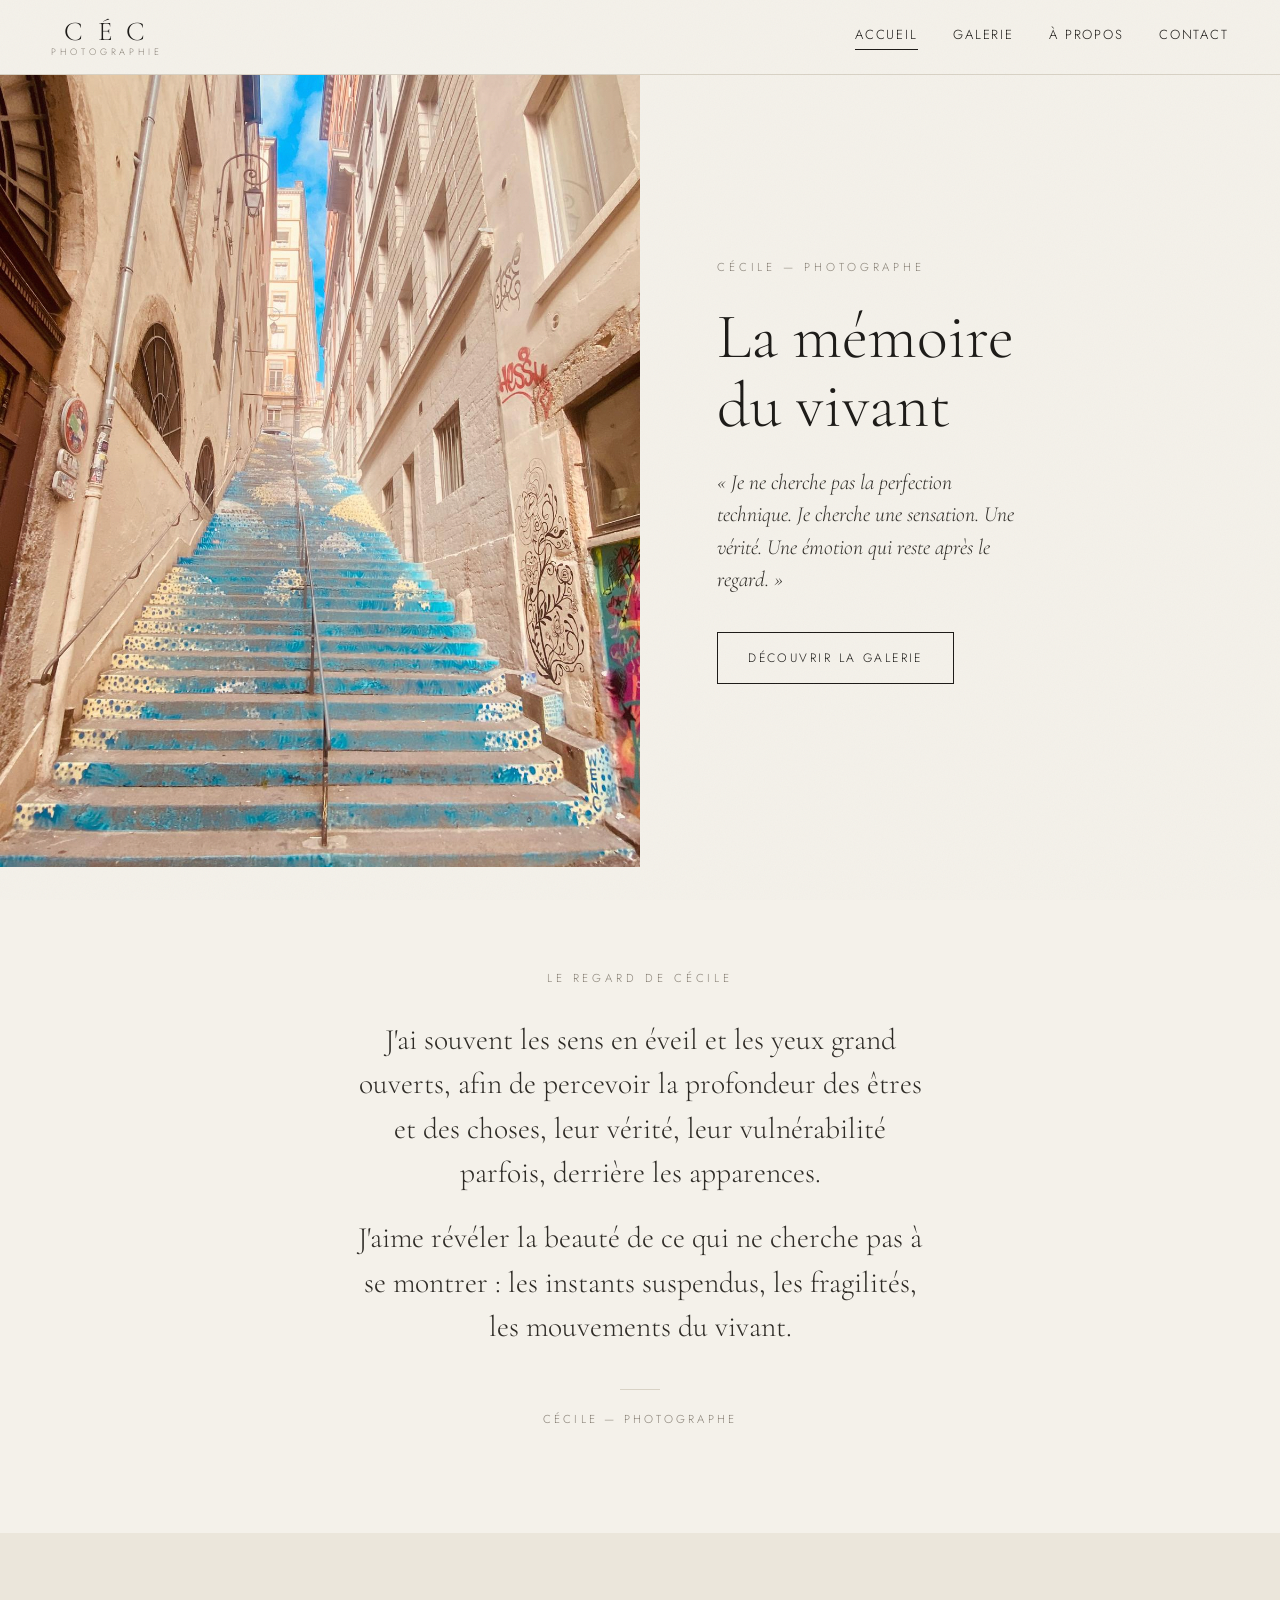
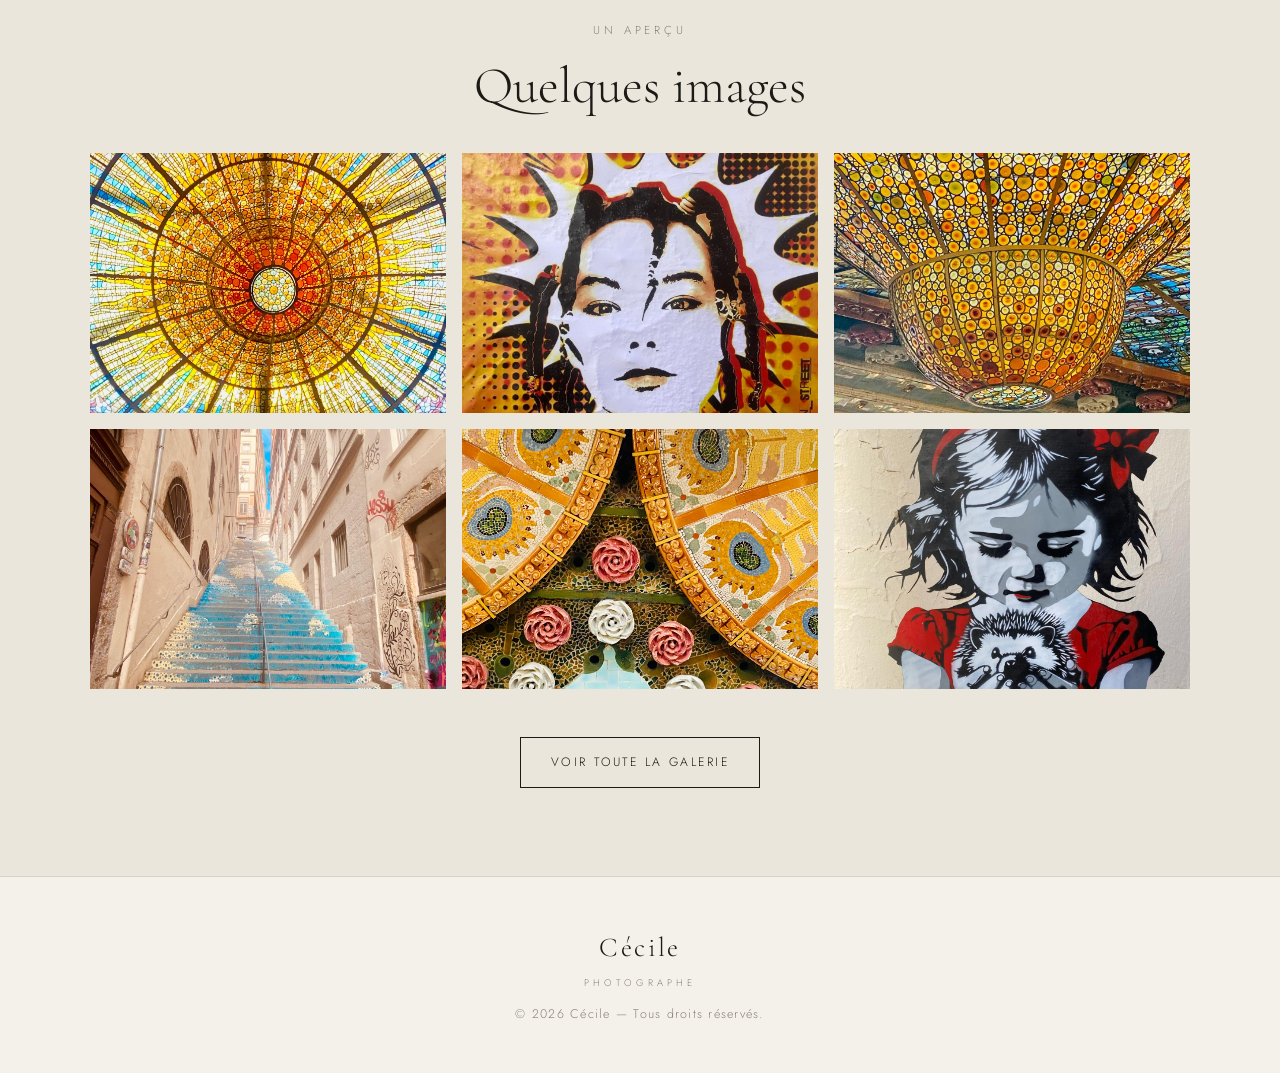
==== index.html @ 0a7814a8 "Galerie en séries, effets visuels (grain, parallaxe, retour en haut, transitions), bio à compléter" ====
<!DOCTYPE html>
<html lang="fr">
<head>
  <meta charset="UTF-8" />
  <meta name="viewport" content="width=device-width, initial-scale=1.0" />
  <title>CÉC Photographie — Cécile</title>
  <meta name="description" content="Portfolio photographique de Cécile — patrimoine Art nouveau, vitraux, art urbain." />
  <link rel="icon" href="assets/logo.png" />
  <link rel="preconnect" href="https://fonts.googleapis.com" />
  <link rel="preconnect" href="https://fonts.gstatic.com" crossorigin />
  <link href="https://fonts.googleapis.com/css2?family=Cormorant+Garamond:ital,wght@0,300;0,400;0,500;1,400&family=Jost:wght@300;400;500&display=swap" rel="stylesheet" />
  <link rel="stylesheet" href="assets/style.css?v=8" />
</head>
<body>

  <header class="site-header" id="top">
    <a class="brand" href="index.html" aria-label="Accueil">
      <span class="brand-mark">C&thinsp;É&thinsp;C</span>
      <span class="brand-sub">Photographie</span>
    </a>
    <nav class="site-nav">
      <a href="index.html" class="is-current">Accueil</a>
      <a href="galerie.html">Galerie</a>
      <a href="apropos.html">À propos</a>
      <a href="contact.html">Contact</a>
    </nav>
    <button class="nav-toggle" aria-label="Menu" aria-expanded="false">
      <span></span><span></span><span></span>
    </button>
  </header>

  <main>
    <section class="hero">
      <div class="hero-img"></div>
      <div class="hero-text">
        <p class="hero-name reveal-load" style="--d:.2s">Cécile — Photographe</p>
        <h1 class="reveal-load" style="--d:.4s">La mémoire<br>du vivant</h1>
        <p class="hero-quote reveal-load" id="hero-quote" style="--d:.6s">« Je ne cherche pas la perfection technique. Je cherche une sensation. Une vérité. Une émotion qui reste après le regard. »</p>
        <a class="btn reveal-load" style="--d:.8s" href="galerie.html">Découvrir la galerie</a>
      </div>
    </section>

    <section class="intro">
      <p class="kicker reveal">Le regard de Cécile</p>
      <p class="intro-text reveal" style="--d:.12s">J'ai souvent les sens en éveil et les yeux grand ouverts, afin de percevoir la profondeur des êtres et des choses, leur vérité, leur vulnérabilité parfois, derrière les apparences.</p>
      <p class="intro-text reveal" style="--d:.24s">J'aime révéler la beauté de ce qui ne cherche pas à se montrer&nbsp;: les instants suspendus, les fragilités, les mouvements du vivant.</p>
      <span class="intro-sign reveal" style="--d:.36s">Cécile — Photographe</span>
    </section>

    <section class="home-preview">
      <p class="kicker reveal">Un aperçu</p>
      <h2 class="reveal">Quelques images</h2>
      <div class="preview-grid reveal">
        <a href="galerie.html"><img src="images/23_verriere_circulaire_lumineuse.jpg" alt="Verrière circulaire" loading="lazy"></a>
        <a href="galerie.html"><img src="images/05_portrait_street_art_femme.jpg" alt="Portrait street art" loading="lazy"></a>
        <a href="galerie.html"><img src="images/28_coupole_verriere_doree.jpg" alt="Coupole dorée" loading="lazy"></a>
        <a href="galerie.html"><img src="images/17_escalier_bleu_lumineux.jpg" alt="Escalier bleu" loading="lazy"></a>
        <a href="galerie.html"><img src="images/30_mosaique_fleurs_roses.jpg" alt="Mosaïque, fleurs roses" loading="lazy"></a>
        <a href="galerie.html"><img src="images/39_street_art_enfant_rouge.jpg" alt="L'enfant en rouge" loading="lazy"></a>
      </div>
      <a class="btn reveal" href="galerie.html">Voir toute la galerie</a>
    </section>
  </main>

  <footer class="site-footer">
    <span class="footer-brand">Cécile</span>
    <span class="footer-sub">Photographe</span>
    <p>© <span id="year"></span> Cécile — Tous droits réservés.</p>
  </footer>

  <script src="assets/script.js?v=8"></script>
</body>
</html>
---- assets/style.css ----
:root {
  --cream: #f4f1ea;
  --cream-deep: #ebe6db;
  --ink: #1c1a17;
  --muted: #8a8378;
  --line: #d8d2c5;
  --white: #fbfaf7;
  --shadow: 0 18px 50px rgba(28, 26, 23, .14);
}

* { box-sizing: border-box; margin: 0; padding: 0; }

html { scroll-behavior: smooth; }

body {
  background: var(--cream);
  color: var(--ink);
  font-family: "Jost", -apple-system, sans-serif;
  font-weight: 300;
  line-height: 1.7;
  -webkit-font-smoothing: antialiased;
  min-height: 100vh;
  display: flex; flex-direction: column;
}
main { flex: 1 0 auto; }
.site-footer { flex-shrink: 0; }

h1, h2 { font-family: "Cormorant Garamond", serif; font-weight: 300; line-height: 1.1; }

img { display: block; max-width: 100%; }

/* ---------- Header ---------- */
.site-header {
  position: sticky; top: 0; z-index: 50;
  display: flex; align-items: center; justify-content: space-between;
  padding: 1.1rem clamp(1.2rem, 4vw, 3.5rem);
  background: rgba(244, 241, 234, .9);
  backdrop-filter: blur(10px);
  border-bottom: 1px solid var(--line);
  transition: padding .3s ease, background .3s ease, box-shadow .3s ease;
}
.site-header.scrolled {
  padding-top: .55rem; padding-bottom: .55rem;
  background: rgba(244, 241, 234, .97);
  box-shadow: 0 2px 22px rgba(28, 26, 23, .07);
}

.brand { text-decoration: none; color: var(--ink); text-align: center; line-height: 1; }
.brand-mark {
  display: block;
  font-family: "Cormorant Garamond", serif;
  font-size: 1.7rem; letter-spacing: .18em;
}
.brand-mark.small { font-size: 1.35rem; }
.brand-sub {
  display: block;
  font-size: .58rem; letter-spacing: .42em;
  text-transform: uppercase; color: var(--muted);
  margin-top: .15rem;
}

.site-nav { display: flex; gap: 2.2rem; }
.site-nav a {
  text-decoration: none; color: var(--ink);
  font-size: .82rem; letter-spacing: .14em; text-transform: uppercase;
  padding-bottom: 3px; position: relative;
}
.site-nav a::after {
  content: ""; position: absolute; left: 0; bottom: 0;
  width: 0; height: 1px; background: var(--ink); transition: width .3s ease;
}
.site-nav a:hover::after { width: 100%; }
.site-nav a.is-current::after { width: 100%; }

.nav-toggle { display: none; background: none; border: 0; cursor: pointer; width: 28px; height: 22px; }
.nav-toggle span { display: block; height: 1.5px; background: var(--ink); margin: 5px 0; transition: .3s; }

/* ---------- Hero ---------- */
.hero {
  display: grid; grid-template-columns: 1fr 1fr;
  min-height: 88vh;
}
.hero-img {
  background: url("../images/17_escalier_bleu_lumineux.jpg") center/cover no-repeat;
}
.hero-text {
  display: flex; flex-direction: column; justify-content: center;
  padding: clamp(2.2rem, 6vw, 6rem);
  background: var(--cream);
}
.hero-name {
  font-size: .72rem; letter-spacing: .34em; text-transform: uppercase;
  color: var(--muted); margin-bottom: 1.6rem;
}
.hero-text h1 {
  font-size: clamp(2.6rem, 5vw, 4.4rem); line-height: 1.07;
  margin-bottom: 1.6rem;
}
.hero-quote {
  font-family: "Cormorant Garamond", serif; font-style: italic;
  font-size: 1.35rem; line-height: 1.5;
  color: #2e2b26; max-width: 34ch; margin-bottom: 2.3rem;
  min-height: 6em;
  transition: opacity 1.1s ease, transform 1.1s cubic-bezier(.2,.7,.2,1), filter 1.1s ease;
}
.hero-quote.fade { opacity: 0; transform: translateY(14px); filter: blur(4px); }
.kicker {
  font-size: .72rem; letter-spacing: .34em; text-transform: uppercase;
  color: var(--muted); margin-bottom: 1.1rem;
}

.btn {
  align-self: flex-start;
  display: inline-block; text-decoration: none;
  color: var(--ink); border: 1px solid var(--ink);
  padding: .9rem 1.9rem;
  font-size: .76rem; letter-spacing: .2em; text-transform: uppercase;
  transition: background .3s, color .3s;
}
.btn:hover { background: var(--ink); color: var(--cream); }

/* ---------- Intro ---------- */
.intro {
  text-align: center;
  max-width: 660px; margin: 0 auto;
  padding: clamp(3.5rem, 8vw, 6.5rem) clamp(1.5rem, 5vw, 3rem);
}
.intro .kicker { margin-bottom: 1.8rem; }
.intro-text {
  font-family: "Cormorant Garamond", serif;
  font-size: clamp(1.35rem, 2.6vw, 1.85rem);
  line-height: 1.5; color: #2e2b26;
  margin-bottom: 1.3rem;
}
.intro-sign {
  display: inline-block; margin-top: 1.2rem;
  font-size: .72rem; letter-spacing: .28em; text-transform: uppercase;
  color: var(--muted);
}
.intro-sign::before {
  content: ""; display: block; width: 40px; height: 1px;
  background: var(--line); margin: 0 auto 1.2rem;
}

/* ---------- Sections ---------- */
.section { padding: clamp(3.5rem, 9vw, 7rem) clamp(1.2rem, 5vw, 4rem); max-width: 1320px; margin: 0 auto; }
.section-head { text-align: center; margin-bottom: 2.6rem; }
.section-head h2 { font-size: clamp(2.4rem, 5vw, 3.6rem); }

/* ---------- Filters ---------- */
.filters { display: flex; justify-content: center; flex-wrap: wrap; gap: .6rem; margin-bottom: 3rem; }
.filter {
  background: none; border: 1px solid var(--line); cursor: pointer;
  color: var(--muted);
  padding: .6rem 1.3rem;
  font-family: inherit; font-size: .74rem; letter-spacing: .14em; text-transform: uppercase;
  transition: .25s;
}
.filter:hover { color: var(--ink); border-color: var(--ink); }
.filter.is-active { background: var(--ink); color: var(--cream); border-color: var(--ink); }

/* ---------- Gallery ---------- */
.gallery { columns: 3; column-gap: 1.1rem; }
.gallery-item {
  break-inside: avoid; margin-bottom: 1.1rem;
  position: relative; cursor: pointer; overflow: hidden;
  background: var(--cream-deep);
}
.gallery-item img {
  width: 100%;
  filter: grayscale(100%) blur(14px);
  transition: transform .7s cubic-bezier(.2,.7,.2,1), filter .9s ease;
}
.gallery-item.loaded img { filter: grayscale(100%) blur(0); }
.gallery-item.loaded:hover img { filter: grayscale(0%) blur(0); transform: scale(1.05); }
.gallery-item .cap {
  position: absolute; left: 0; right: 0; bottom: 0;
  padding: 1.4rem 1rem .9rem;
  color: var(--white);
  font-size: .8rem; letter-spacing: .1em;
  background: linear-gradient(to top, rgba(20,18,15,.78), transparent);
  opacity: 0; transform: translateY(8px); transition: .35s;
}
.gallery-item:hover .cap { opacity: 1; transform: translateY(0); }

/* ---------- About ---------- */
.section-about { background: var(--cream-deep); max-width: none; }
.about {
  max-width: 1100px; margin: 0 auto;
  display: grid; grid-template-columns: .85fr 1.15fr; gap: clamp(2rem, 6vw, 5rem);
  align-items: center;
}
.about-photo img { width: 100%; box-shadow: var(--shadow); filter: grayscale(100%); }
.about-caption {
  display: block; text-align: center; margin-top: .9rem;
  font-size: .7rem; letter-spacing: .24em; text-transform: uppercase;
  color: var(--muted);
}
.about-text h2 { font-size: clamp(2.4rem, 5vw, 3.4rem); margin-bottom: 1.3rem; }
.about-text p { margin-bottom: 1.1rem; color: #4a463f; max-width: 50ch; }
.about-quote {
  font-family: "Cormorant Garamond", serif;
  font-style: italic; font-size: 1.5rem; line-height: 1.4;
  color: var(--ink); border-left: 2px solid var(--ink);
  padding-left: 1.2rem; margin-bottom: 1.6rem; max-width: 46ch;
}
.about-note { font-size: .78rem; font-style: italic; color: var(--muted); }

/* ---------- Contact ---------- */
.section-contact { text-align: center; }
.contact-line { font-size: 1.1rem; color: #4a463f; margin-bottom: 1.8rem; }
.contact-links { display: flex; justify-content: center; gap: 2.5rem; flex-wrap: wrap; margin-bottom: 1.4rem; }
.contact-links a {
  font-family: "Cormorant Garamond", serif; font-size: 1.7rem;
  color: var(--ink); text-decoration: none; border-bottom: 1px solid var(--line);
  padding-bottom: 3px; transition: border-color .3s;
}
.contact-links a:hover { border-color: var(--ink); }

/* ---------- Footer ---------- */
.site-footer {
  text-align: center; padding: 3rem 1.5rem;
  border-top: 1px solid var(--line);
}
.footer-brand {
  display: block;
  font-family: "Cormorant Garamond", serif;
  font-size: 1.7rem; letter-spacing: .1em;
}
.footer-sub {
  display: block;
  font-size: .6rem; letter-spacing: .42em; text-transform: uppercase;
  color: var(--muted); margin-top: .2rem; margin-bottom: .8rem;
}
.site-footer p { font-size: .78rem; letter-spacing: .1em; color: var(--muted); }

/* ---------- Lightbox ---------- */
.lightbox {
  position: fixed; inset: 0; z-index: 100;
  background: rgba(18, 16, 13, .96);
  display: none; align-items: center; justify-content: center;
}
.lightbox.open { display: flex; }
.lb-stage { max-width: 90vw; max-height: 90vh; text-align: center; }
.lb-stage img { max-width: 90vw; max-height: 70vh; margin: 0 auto; box-shadow: var(--shadow); }
.lb-stage figcaption {
  display: flex; flex-direction: column; align-items: center; gap: .55rem;
  margin-top: 1.1rem;
}
#lb-caption {
  color: #f4f1ea;
  font-size: .82rem; letter-spacing: .22em; text-transform: uppercase;
}
.lb-texte {
  font-family: "Cormorant Garamond", serif;
  font-style: italic; font-size: 1.35rem; line-height: 1.45;
  color: #e7e1d4; max-width: 34ch; text-transform: none; letter-spacing: .01em;
}
.lb-close, .lb-nav {
  position: absolute; background: none; border: 0; cursor: pointer;
  color: #f4f1ea; transition: opacity .2s; opacity: .65;
}
.lb-close:hover, .lb-nav:hover { opacity: 1; }
.lb-close { top: 1.5rem; right: 2rem; font-size: 2.6rem; line-height: 1; }
.lb-nav { top: 50%; transform: translateY(-50%); font-size: 3.5rem; padding: 0 1.5rem; }
.lb-prev { left: .5rem; }
.lb-next { right: .5rem; }

/* ---------- Animations ---------- */
.reveal { opacity: 0; transform: translateY(28px); transition: opacity .9s ease, transform .9s cubic-bezier(.2,.7,.2,1); transition-delay: var(--d, 0s); }
.reveal.is-visible { opacity: 1; transform: none; }

@keyframes riseIn { from { opacity: 0; transform: translateY(26px); } to { opacity: 1; transform: none; } }
.reveal-load { opacity: 0; animation: riseIn 1s cubic-bezier(.2,.7,.2,1) forwards; animation-delay: var(--d, 0s); }

.gallery-item { opacity: 0; transform: translateY(24px); }
.gallery-item.in { opacity: 1; transform: none; transition: opacity .7s ease, transform .7s cubic-bezier(.2,.7,.2,1); }

.scroll-cue {
  position: absolute; left: 50%; bottom: 26px; transform: translateX(-50%);
  width: 1px; height: 54px; background: var(--ink); opacity: .4;
  transform-origin: top;
  animation: cue 2.2s ease-in-out infinite;
}
@keyframes cue { 0%,100% { transform: translateX(-50%) scaleY(.35); opacity: .15; } 50% { transform: translateX(-50%) scaleY(1); opacity: .5; } }

@media (prefers-reduced-motion: reduce) {
  .reveal, .reveal-load, .gallery-item { opacity: 1 !important; transform: none !important; animation: none !important; }
  .scroll-cue, .hero-img { animation: none; }
}

/* ---------- Lightbox counter ---------- */
.lb-counter { font-size: .72rem; letter-spacing: .25em; color: var(--muted); }

/* ---------- Contact form ---------- */
.contact-form { max-width: 480px; margin: 0 auto 2.2rem; text-align: left; }
.field { position: relative; margin-bottom: 1.5rem; }
.field input, .field textarea {
  width: 100%; background: var(--white); border: 1px solid var(--line);
  padding: 1.15rem 1rem .55rem;
  font-family: inherit; font-size: .95rem; color: var(--ink);
  resize: vertical; transition: border-color .25s;
}
.field input:focus, .field textarea:focus { outline: none; border-color: var(--ink); }
.field label {
  position: absolute; left: 1rem; top: .95rem;
  color: var(--muted); font-size: .95rem; pointer-events: none;
  transition: .2s ease;
}
.field input:focus + label, .field textarea:focus + label,
.field input:not(:placeholder-shown) + label,
.field textarea:not(:placeholder-shown) + label {
  top: .3rem; font-size: .66rem; letter-spacing: .12em; text-transform: uppercase;
}
.contact-form .btn { width: 100%; text-align: center; cursor: pointer; }
.form-status { margin-top: 1rem; font-size: .85rem; text-align: center; min-height: 1.2em; }
.form-status.ok { color: #4a7c4a; }
.form-status.err { color: #b05050; }

/* ---------- À propos : photo qui suit le scroll + texte rythmé ---------- */
.about { align-items: start; }
.about-photo { position: sticky; top: 96px; }
.about-text p { margin-bottom: 1.45rem; }
.about-text p:first-of-type::first-letter {
  font-family: "Cormorant Garamond", serif; font-weight: 400;
  font-size: 3.6em; line-height: .76; float: left;
  margin: .06em .12em 0 0; color: var(--ink);
}

/* ---------- Bandeau d'introduction de page ---------- */
.page-intro-text {
  max-width: 48ch; margin: 1.3rem auto 0;
  font-family: "Cormorant Garamond", serif; font-style: italic;
  font-size: 1.3rem; line-height: 1.5; color: #4a463f;
}

/* ---------- Bandeau de la page Contact ---------- */
.contact-banner {
  position: relative; height: 40vh; min-height: 260px;
  display: flex; align-items: center; justify-content: center;
  overflow: hidden;
}
.contact-banner .cb-img {
  position: absolute; inset: -16% 0;
  background: url("../images/17_escalier_bleu_lumineux.jpg") center 42%/cover;
  will-change: transform;
}
.contact-banner .cb-veil {
  position: absolute; inset: 0;
  background: linear-gradient(rgba(10,12,22,.38), rgba(10,12,22,.52));
}
.contact-banner h1 {
  position: relative; z-index: 2; color: var(--cream);
  font-size: clamp(2.6rem, 5vw, 4rem);
  text-shadow: 0 2px 26px rgba(8,10,20,.5);
}

/* ---------- Aperçu de la galerie sur l'accueil ---------- */
.home-preview {
  text-align: center; background: var(--cream-deep);
  padding: clamp(3rem, 7vw, 5.5rem) clamp(1.2rem, 5vw, 4rem);
}
.home-preview h2 { font-size: clamp(2.2rem, 4.5vw, 3.2rem); margin-top: .3rem; }
.home-preview .btn { margin-top: .6rem; }
.preview-grid {
  display: grid; grid-template-columns: repeat(3, 1fr); gap: 1rem;
  max-width: 1100px; margin: 2.4rem auto;
}
.preview-grid a { display: block; overflow: hidden; background: var(--cream); }
.preview-grid img {
  width: 100%; height: 260px; object-fit: cover;
  transition: transform .7s cubic-bezier(.2,.7,.2,1);
}
.preview-grid a:hover img { transform: scale(1.06); }

/* ---------- Grain argentique ---------- */
body::before {
  content: ""; position: fixed; inset: 0; z-index: 9999;
  pointer-events: none; opacity: .035;
  background-image: url("data:image/svg+xml,%3Csvg xmlns='http://www.w3.org/2000/svg'%3E%3Cfilter id='n'%3E%3CfeTurbulence type='fractalNoise' baseFrequency='0.82' numOctaves='2' stitchTiles='stitch'/%3E%3C/filter%3E%3Crect width='100%25' height='100%25' filter='url(%23n)'/%3E%3C/svg%3E");
}

/* ---------- Transition entre les pages ---------- */
@keyframes pageIn { from { opacity: 0; } to { opacity: 1; } }
body { animation: pageIn .55s ease; }
body.is-leaving { opacity: 0; transition: opacity .32s ease; }

/* ---------- Bouton retour en haut ---------- */
.to-top {
  position: fixed; right: 1.6rem; bottom: 1.6rem; z-index: 60;
  width: 46px; height: 46px; border-radius: 50%;
  border: 1px solid var(--line); background: rgba(244, 241, 234, .92);
  color: var(--ink); font-size: 1.1rem; cursor: pointer;
  opacity: 0; pointer-events: none; transform: translateY(10px);
  transition: opacity .35s ease, transform .35s ease, background .25s, color .25s;
  backdrop-filter: blur(6px);
}
.to-top.show { opacity: 1; pointer-events: auto; transform: none; }
.to-top:hover { background: var(--ink); color: var(--cream); }

/* ---------- Cartes de séries (page Galerie) ---------- */
.series-grid {
  display: grid; grid-template-columns: repeat(2, 1fr); gap: 1.4rem;
  max-width: 1100px; margin: 2.8rem auto 0;
}
.serie-card {
  position: relative; display: block; text-decoration: none;
  overflow: hidden; aspect-ratio: 3 / 2; background: var(--cream-deep);
}
.serie-card .serie-img {
  position: absolute; inset: 0;
  background-size: cover; background-position: center;
  transition: transform .9s cubic-bezier(.2,.7,.2,1);
}
.serie-card:hover .serie-img { transform: scale(1.05); }
.serie-card.is-soon .serie-img { filter: grayscale(65%) brightness(.92); }
.serie-veil {
  position: absolute; inset: 0;
  background: linear-gradient(to top, rgba(15,13,10,.72), rgba(15,13,10,.08) 62%);
}
.serie-label {
  position: absolute; left: 0; right: 0; bottom: 0; z-index: 2;
  padding: 1.7rem; text-align: center; color: var(--cream);
}
.serie-label h3 {
  font-family: "Cormorant Garamond", serif; font-weight: 300;
  font-size: clamp(1.6rem, 3vw, 2.4rem); line-height: 1.1;
}
.serie-count {
  display: block; margin-top: .35rem;
  font-size: .7rem; letter-spacing: .2em; text-transform: uppercase;
  color: rgba(244, 241, 234, .82);
}
.soon-badge {
  display: inline-block; margin-top: .55rem;
  padding: .32rem .95rem; border: 1px solid rgba(244, 241, 234, .65);
  font-size: .64rem; letter-spacing: .22em; text-transform: uppercase;
}

.back-link {
  color: inherit; text-decoration: none;
  border-bottom: 1px solid var(--line); transition: border-color .25s;
}
.back-link:hover { border-color: var(--ink); }

/* ---------- Bloc bio (proposition) ---------- */
.bio-draft {
  margin-top: 2.2rem; padding: 1.6rem 1.8rem;
  border: 1px dashed var(--line); background: rgba(255, 255, 255, .4);
}
.bio-note {
  font-size: .78rem !important; font-style: italic;
  color: var(--muted); margin-bottom: 1.2rem !important;
}
.bio-draft h3 {
  font-family: "Cormorant Garamond", serif; font-weight: 400;
  font-size: 1.7rem; margin-bottom: .8rem;
}
.bio-draft a { color: var(--ink); }

/* ---------- Page « Bientôt » ---------- */
.soon-page {
  text-align: center; max-width: 620px; margin: 0 auto;
  padding: clamp(4rem, 12vw, 9rem) clamp(1.5rem, 5vw, 3rem);
}
.soon-page h1 { font-size: clamp(2.4rem, 6vw, 4rem); margin: .8rem 0 1.2rem; }
.soon-line {
  font-family: "Cormorant Garamond", serif; font-style: italic;
  font-size: 1.35rem; line-height: 1.5; color: #4a463f; margin-bottom: 2.4rem;
}

@media (prefers-reduced-motion: reduce) {
  body { animation: none; }
  .cb-img { transform: none !important; }
}

/* ---------- Responsive ---------- */
@media (max-width: 1000px) {
  .gallery { columns: 2; }
  .hero { grid-template-columns: 1fr; }
  .hero-img { min-height: 46vh; }
  .hero-text { text-align: center; align-items: center; }
  .hero-quote { margin-left: auto; margin-right: auto; }
  .hero-text .btn { align-self: center; }
  .about { grid-template-columns: 1fr; }
  .about-photo { max-width: 360px; margin: 0 auto; position: static; }
  .preview-grid { grid-template-columns: repeat(2, 1fr); }
  .preview-grid img { height: 200px; }
}
@media (max-width: 680px) {
  .gallery { columns: 1; }
  .preview-grid { grid-template-columns: 1fr; }
  .preview-grid img { height: 240px; }
  .series-grid { grid-template-columns: 1fr; }
  .site-nav {
    position: absolute; top: 100%; left: 0; right: 0;
    flex-direction: column; gap: 0;
    background: var(--cream); border-bottom: 1px solid var(--line);
    max-height: 0; overflow: hidden; transition: max-height .35s ease;
  }
  .site-nav.open { max-height: 320px; }
  .site-nav a { padding: 1rem clamp(1.2rem, 4vw, 3.5rem); border-top: 1px solid var(--line); }
  .nav-toggle { display: block; }
  .site-header { justify-content: center; }
  .nav-toggle { position: absolute; right: clamp(1.2rem, 4vw, 3.5rem); }
}
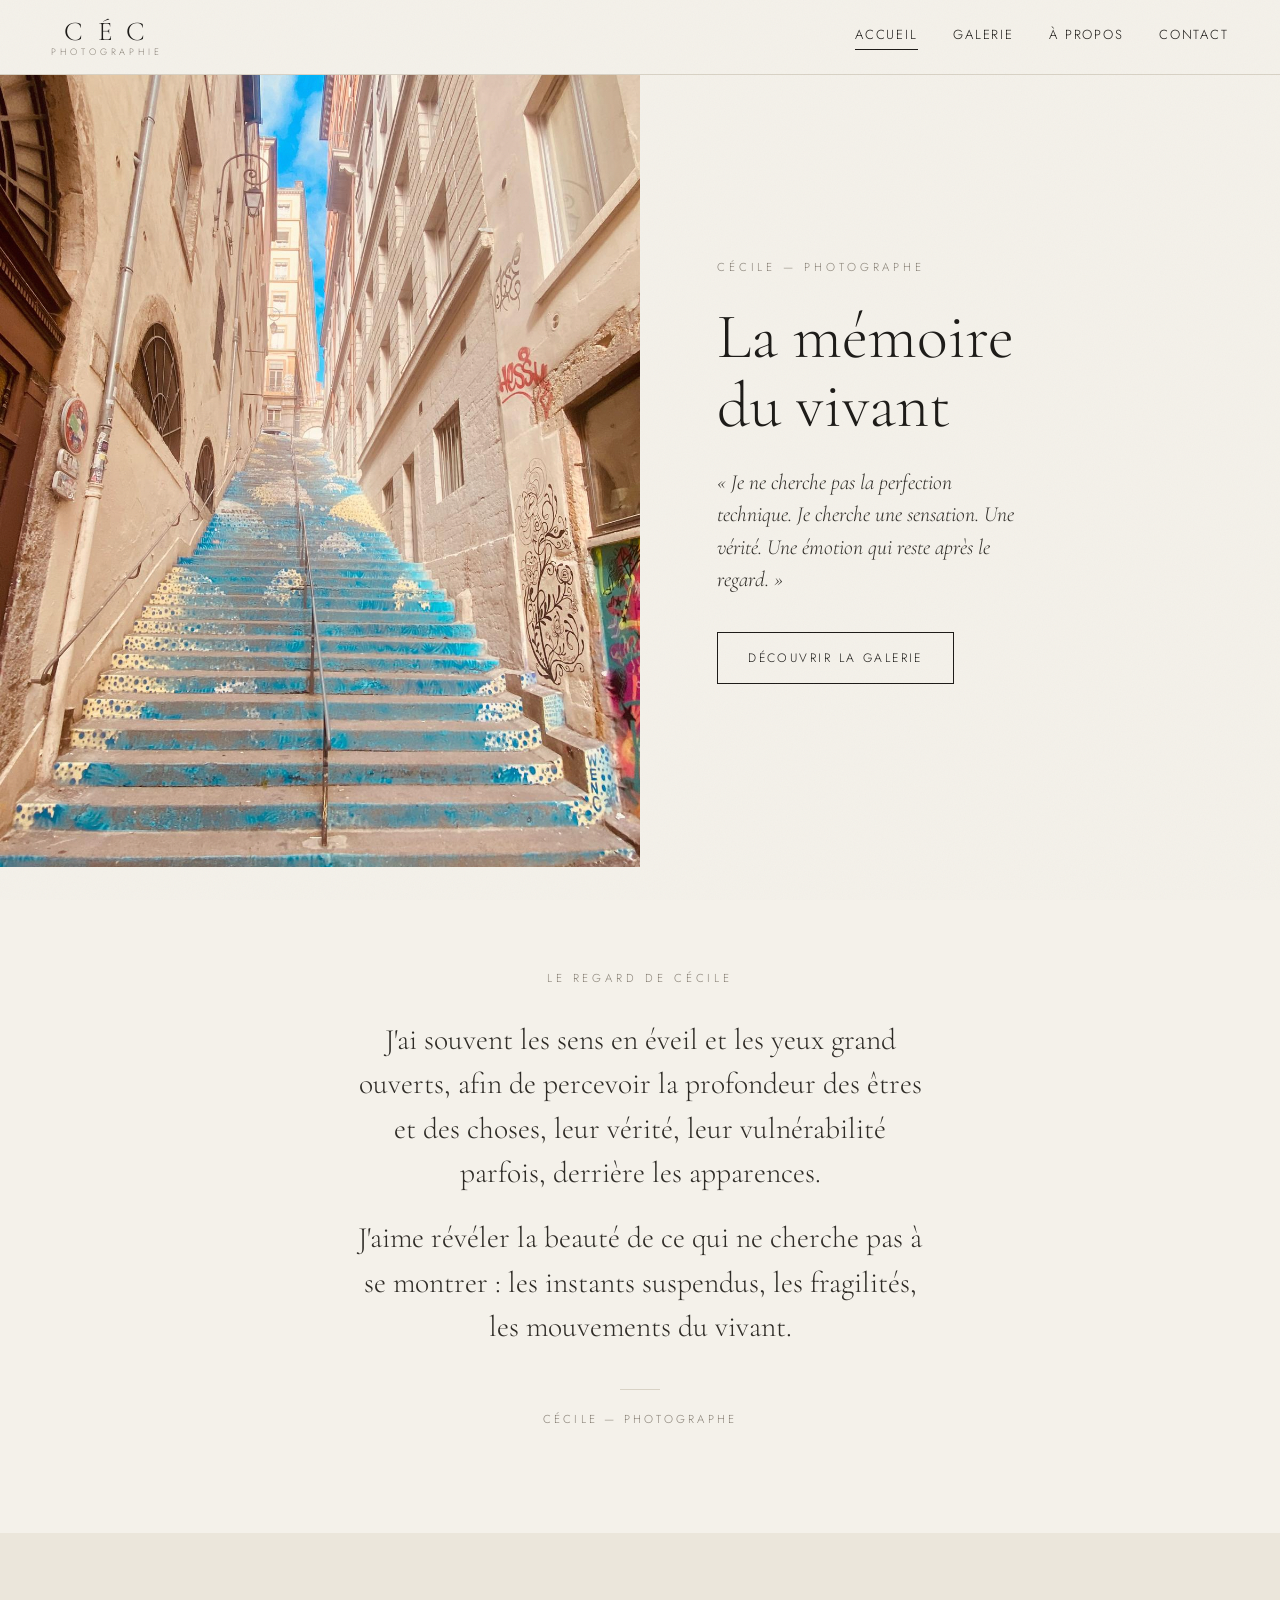
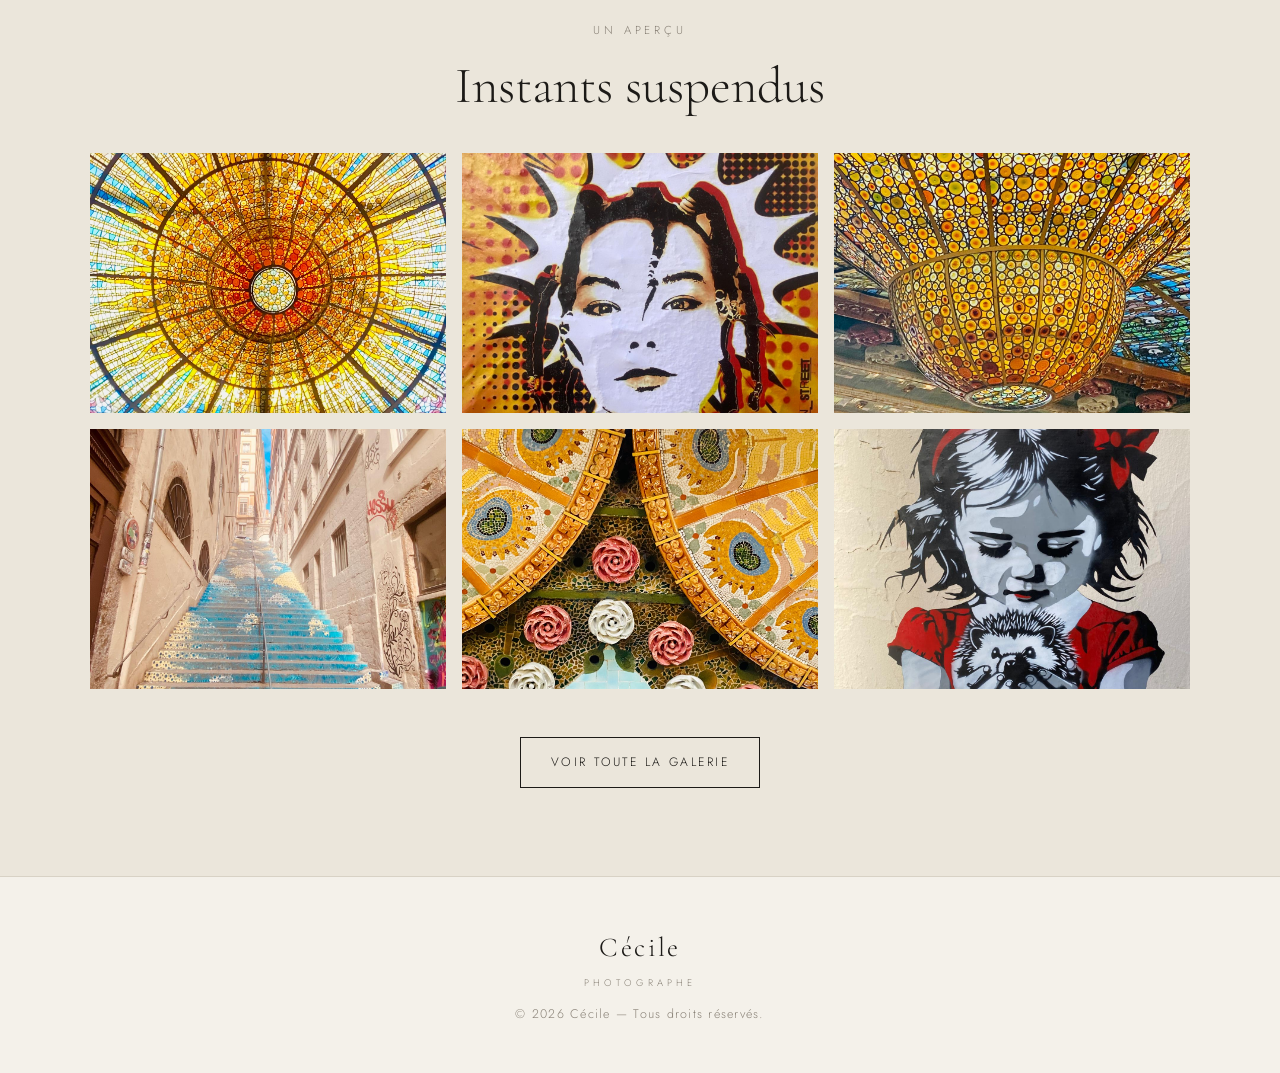
==== commit 3992bd5c: "Icône d'application CÉC (raccourci écran d'accueil) + titre 'Instants suspendus'" ====
--- a/index.html
+++ b/index.html
@@ -5,11 +5,15 @@
   <meta name="viewport" content="width=device-width, initial-scale=1.0" />
   <title>CÉC Photographie — Cécile</title>
   <meta name="description" content="Portfolio photographique de Cécile — patrimoine Art nouveau, vitraux, art urbain." />
-  <link rel="icon" href="assets/logo.png" />
+  <link rel="icon" href="assets/icon-512.png" />
+  <link rel="apple-touch-icon" href="assets/icon-180.png" />
+  <link rel="manifest" href="manifest.json" />
+  <meta name="theme-color" content="#f4f1ea" />
+  <meta name="apple-mobile-web-app-title" content="CÉC" />
   <link rel="preconnect" href="https://fonts.googleapis.com" />
   <link rel="preconnect" href="https://fonts.gstatic.com" crossorigin />
   <link href="https://fonts.googleapis.com/css2?family=Cormorant+Garamond:ital,wght@0,300;0,400;0,500;1,400&family=Jost:wght@300;400;500&display=swap" rel="stylesheet" />
-  <link rel="stylesheet" href="assets/style.css?v=8" />
+  <link rel="stylesheet" href="assets/style.css?v=10" />
 </head>
 <body>
 
@@ -49,7 +53,7 @@
 
     <section class="home-preview">
       <p class="kicker reveal">Un aperçu</p>
-      <h2 class="reveal">Quelques images</h2>
+      <h2 class="reveal">Instants suspendus</h2>
       <div class="preview-grid reveal">
         <a href="galerie.html"><img src="images/23_verriere_circulaire_lumineuse.jpg" alt="Verrière circulaire" loading="lazy"></a>
         <a href="galerie.html"><img src="images/05_portrait_street_art_femme.jpg" alt="Portrait street art" loading="lazy"></a>
@@ -68,6 +72,6 @@
     <p>© <span id="year"></span> Cécile — Tous droits réservés.</p>
   </footer>
 
-  <script src="assets/script.js?v=8"></script>
+  <script src="assets/script.js?v=10"></script>
 </body>
 </html>
--- a/assets/style.css
+++ b/assets/style.css
@@ -101,9 +101,9 @@
   font-size: 1.35rem; line-height: 1.5;
   color: #2e2b26; max-width: 34ch; margin-bottom: 2.3rem;
   min-height: 6em;
-  transition: opacity 1.1s ease, transform 1.1s cubic-bezier(.2,.7,.2,1), filter 1.1s ease;
-}
-.hero-quote.fade { opacity: 0; transform: translateY(14px); filter: blur(4px); }
+  transition: opacity 1.1s ease, transform 1.1s cubic-bezier(.2,.7,.2,1);
+}
+.hero-quote.fade { opacity: 0; transform: translateY(14px); }
 .kicker {
   font-size: .72rem; letter-spacing: .34em; text-transform: uppercase;
   color: var(--muted); margin-bottom: 1.1rem;
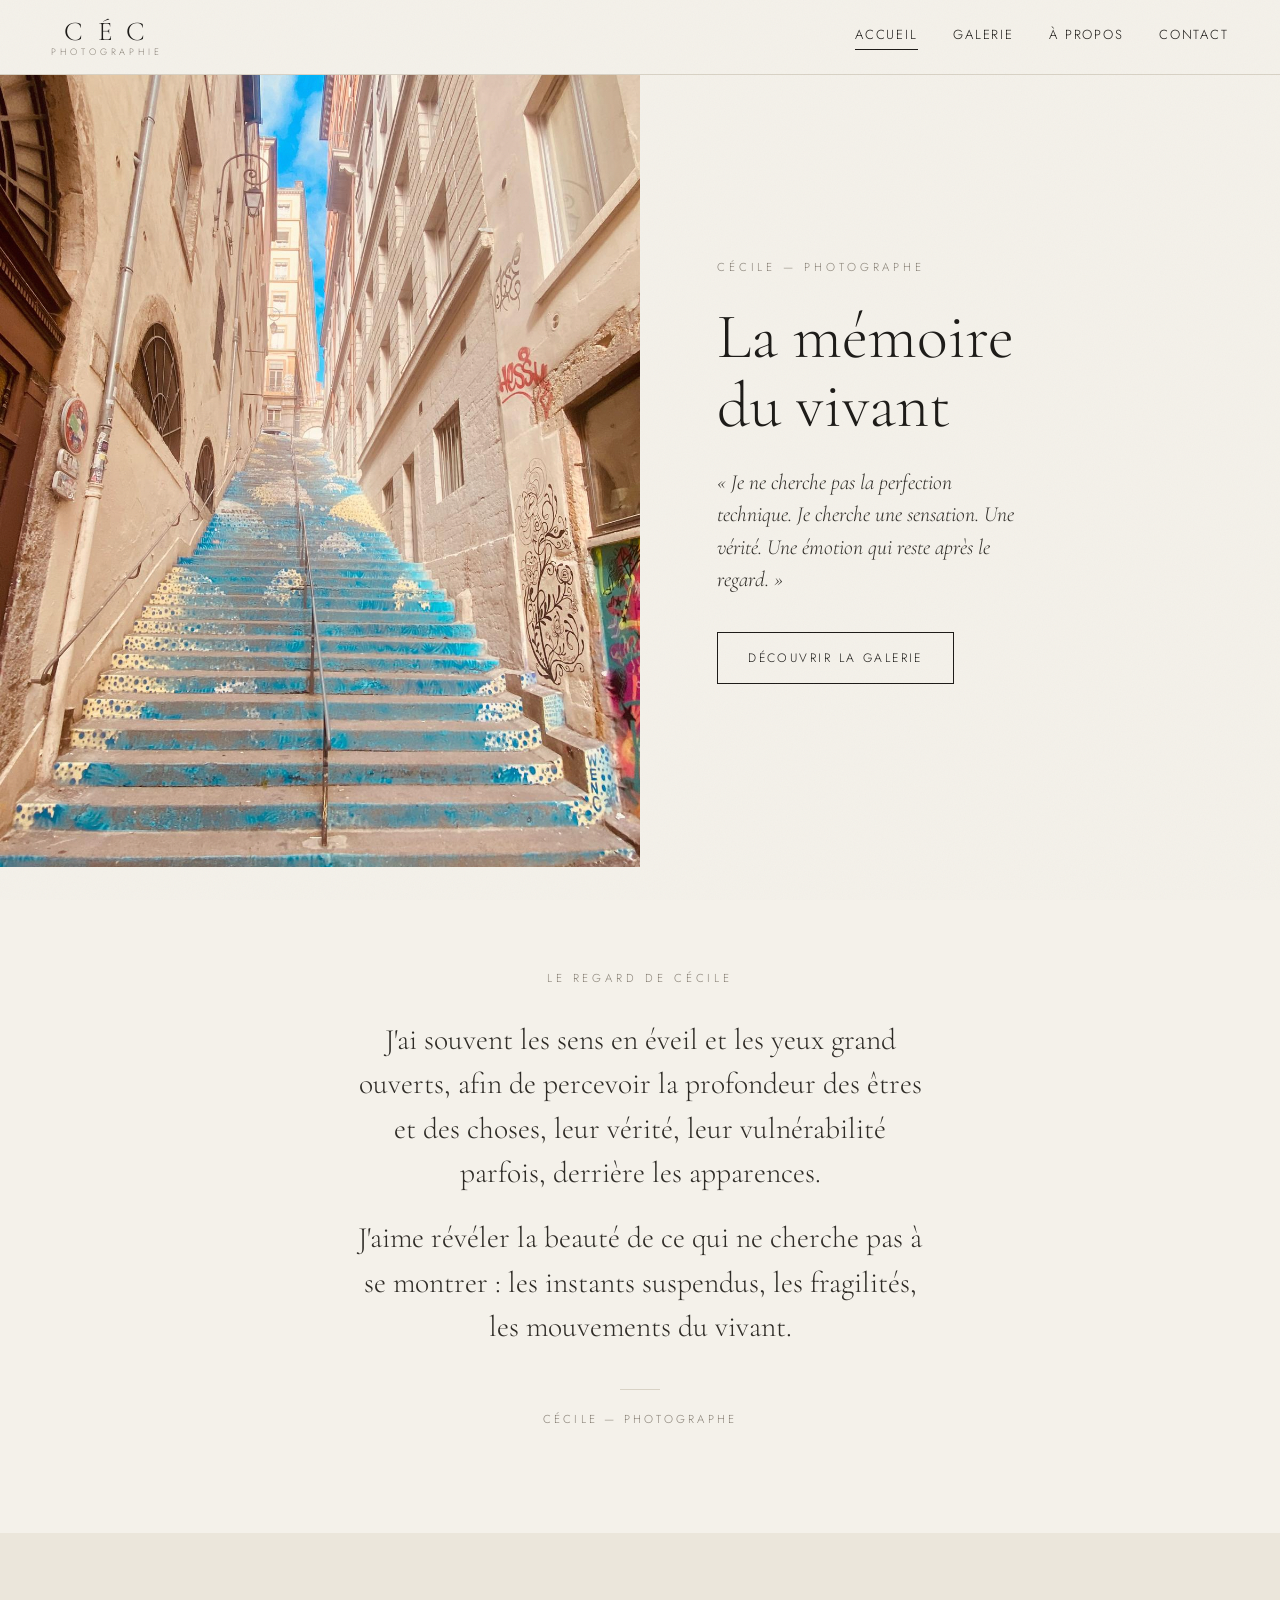
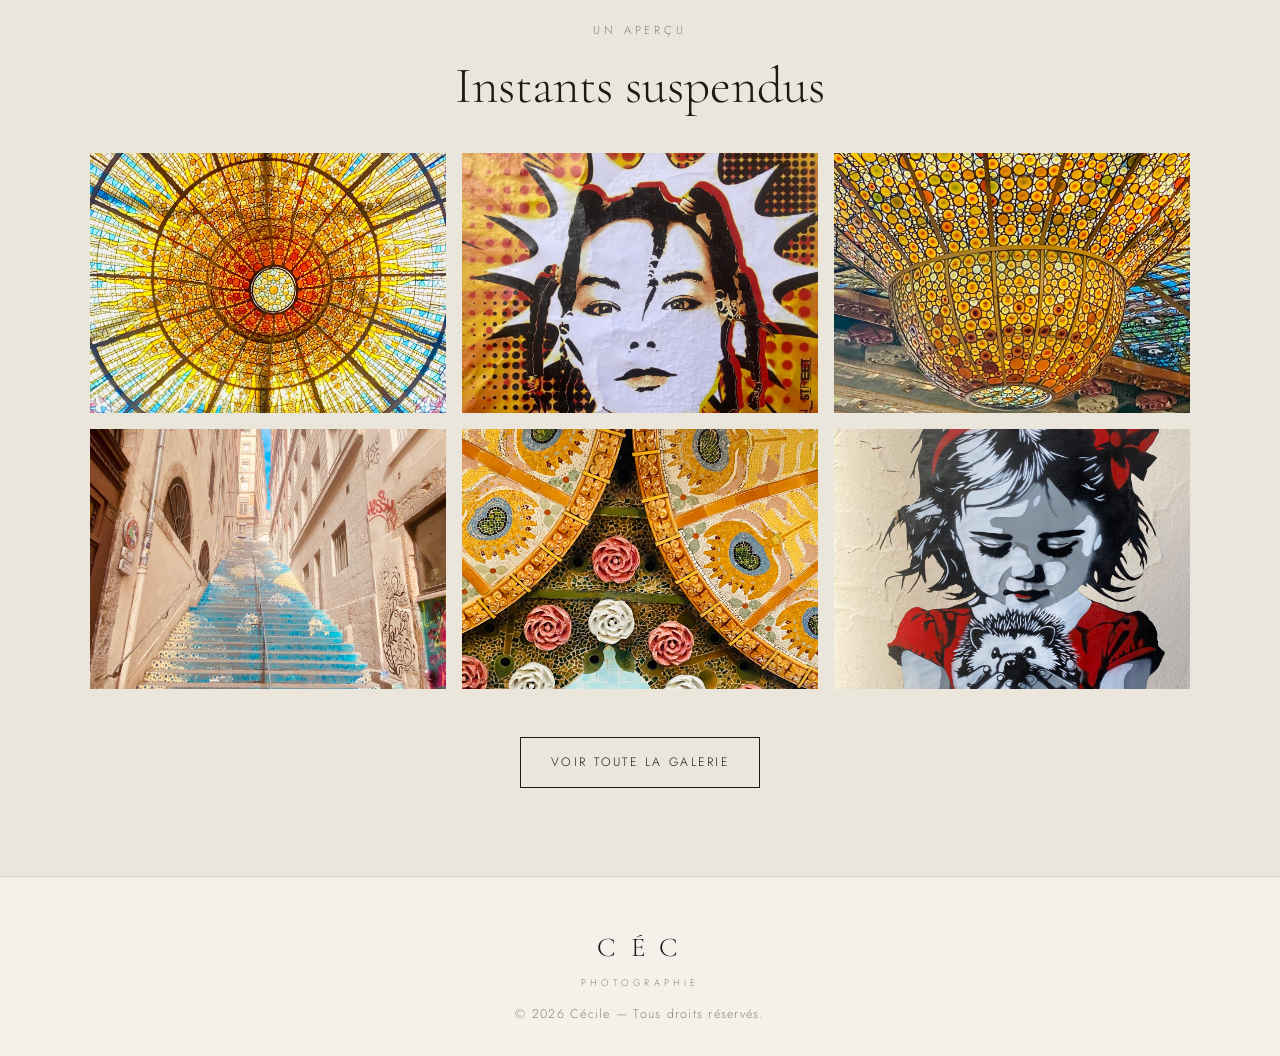
==== commit 2d58a4ac: "Pied de page : CÉC Photographie (cohérence avec le logo)" ====
--- a/index.html
+++ b/index.html
@@ -13,7 +13,7 @@
   <link rel="preconnect" href="https://fonts.googleapis.com" />
   <link rel="preconnect" href="https://fonts.gstatic.com" crossorigin />
   <link href="https://fonts.googleapis.com/css2?family=Cormorant+Garamond:ital,wght@0,300;0,400;0,500;1,400&family=Jost:wght@300;400;500&display=swap" rel="stylesheet" />
-  <link rel="stylesheet" href="assets/style.css?v=10" />
+  <link rel="stylesheet" href="assets/style.css?v=11" />
 </head>
 <body>
 
@@ -67,11 +67,11 @@
   </main>
 
   <footer class="site-footer">
-    <span class="footer-brand">Cécile</span>
-    <span class="footer-sub">Photographe</span>
+    <span class="footer-brand">C&thinsp;É&thinsp;C</span>
+    <span class="footer-sub">Photographie</span>
     <p>© <span id="year"></span> Cécile — Tous droits réservés.</p>
   </footer>
 
-  <script src="assets/script.js?v=10"></script>
+  <script src="assets/script.js?v=11"></script>
 </body>
 </html>
--- a/assets/style.css
+++ b/assets/style.css
@@ -225,7 +225,7 @@
 .footer-brand {
   display: block;
   font-family: "Cormorant Garamond", serif;
-  font-size: 1.7rem; letter-spacing: .1em;
+  font-size: 1.7rem; letter-spacing: .18em;
 }
 .footer-sub {
   display: block;
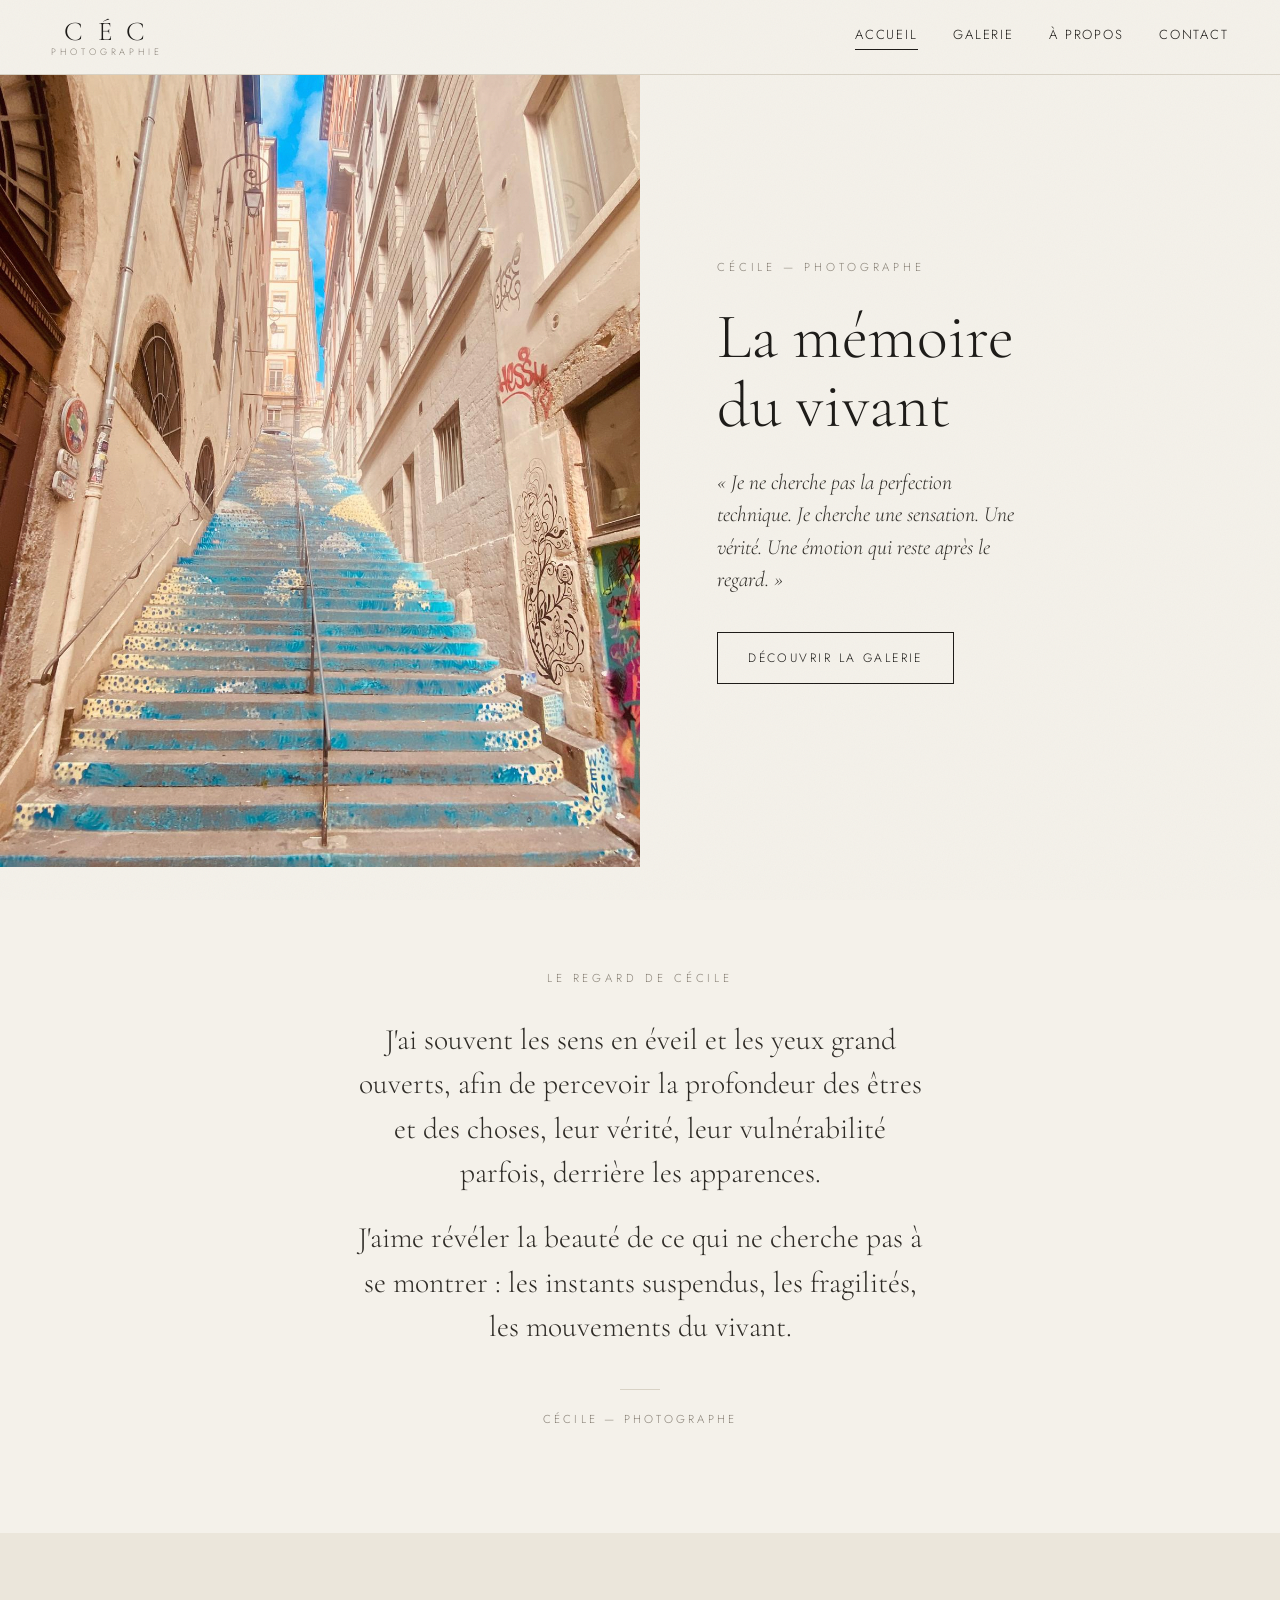
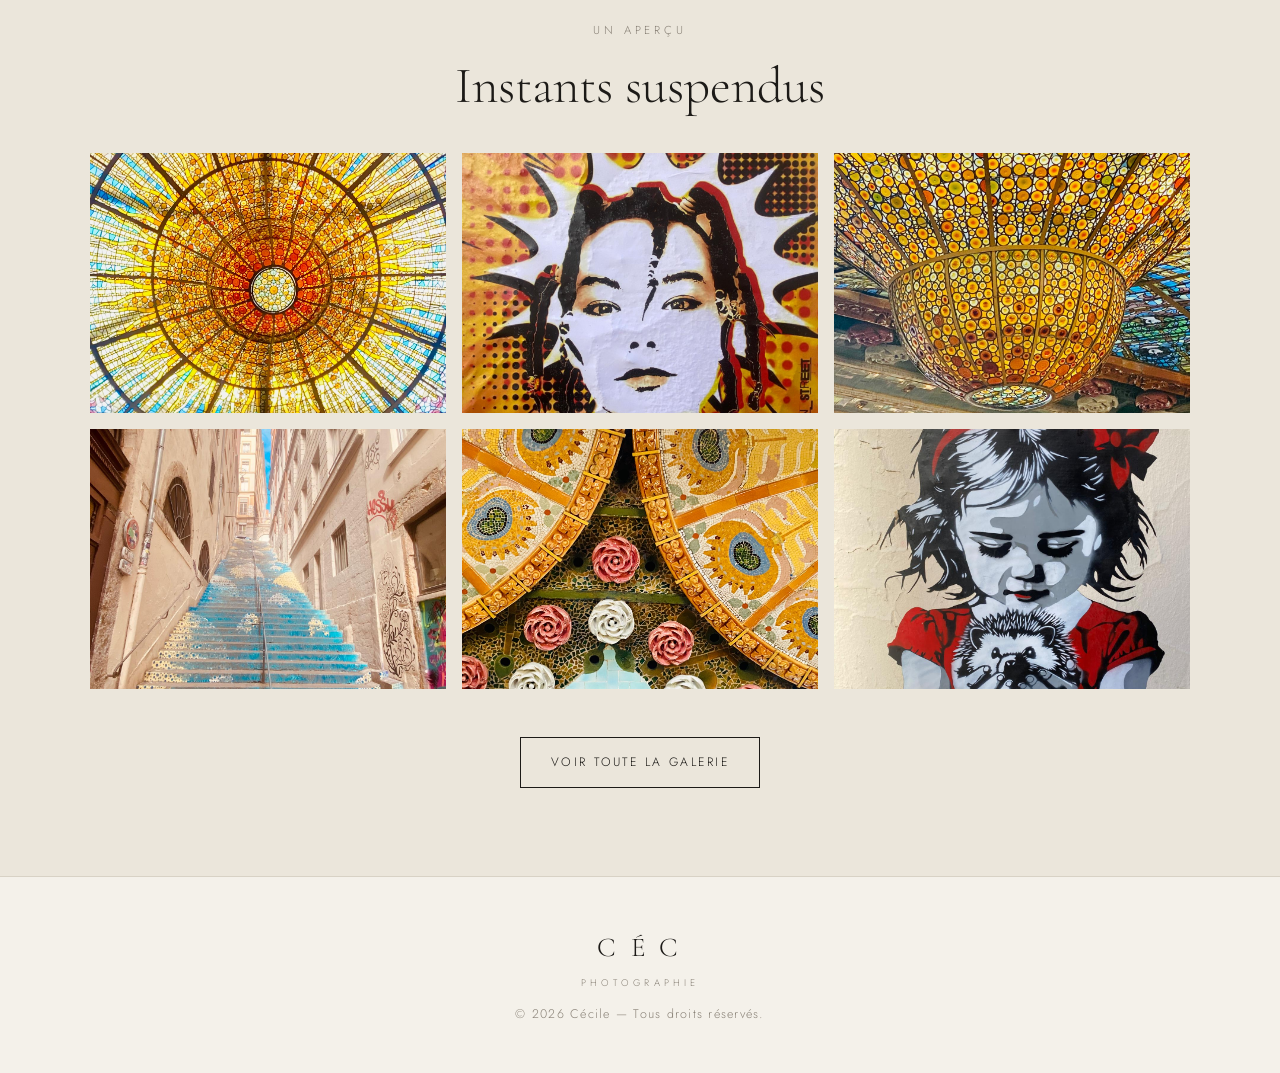
==== commit 7cc3d8a4: "Ajout de 25 photos distinctes écartées à tort (street art de Lyon, musées de Paris)" ====
--- a/index.html
+++ b/index.html
@@ -13,7 +13,7 @@
   <link rel="preconnect" href="https://fonts.googleapis.com" />
   <link rel="preconnect" href="https://fonts.gstatic.com" crossorigin />
   <link href="https://fonts.googleapis.com/css2?family=Cormorant+Garamond:ital,wght@0,300;0,400;0,500;1,400&family=Jost:wght@300;400;500&display=swap" rel="stylesheet" />
-  <link rel="stylesheet" href="assets/style.css?v=11" />
+  <link rel="stylesheet" href="assets/style.css?v=14" />
 </head>
 <body>
 
@@ -72,6 +72,6 @@
     <p>© <span id="year"></span> Cécile — Tous droits réservés.</p>
   </footer>
 
-  <script src="assets/script.js?v=11"></script>
+  <script src="assets/script.js?v=14"></script>
 </body>
 </html>
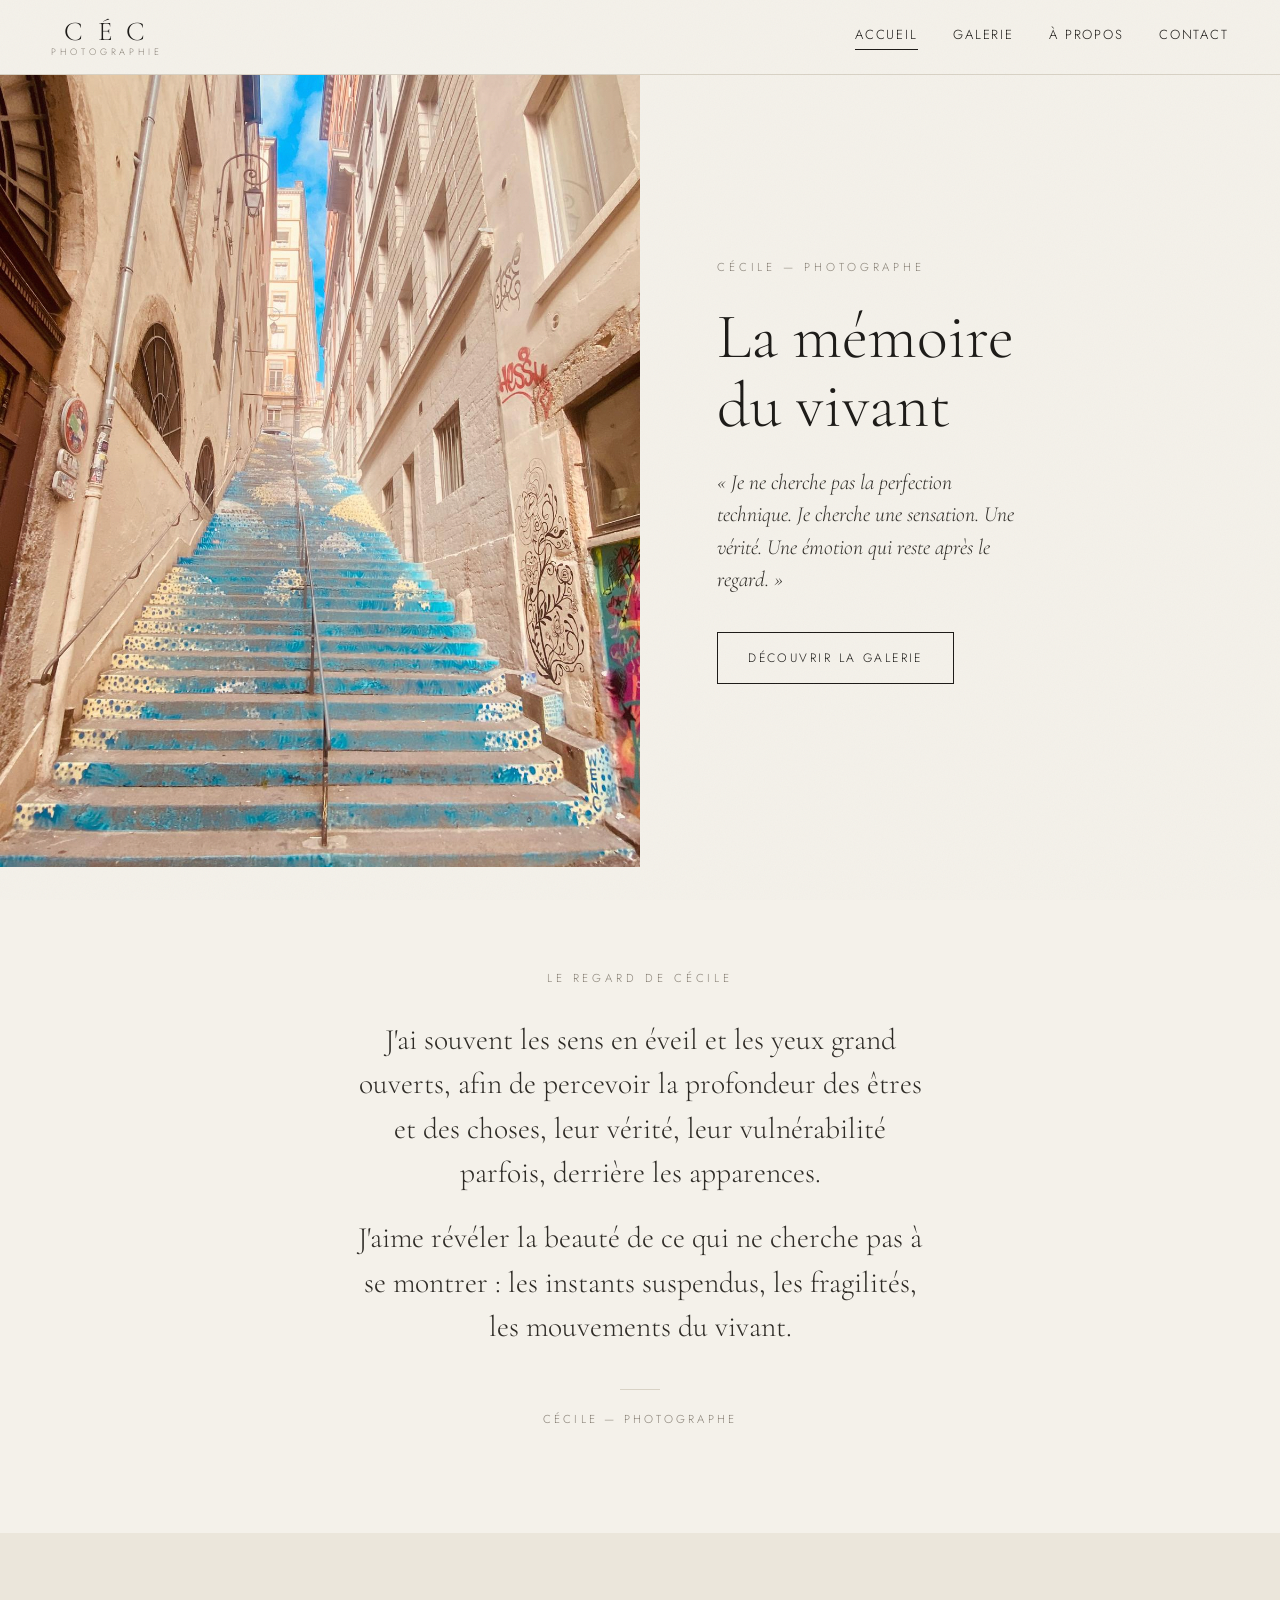
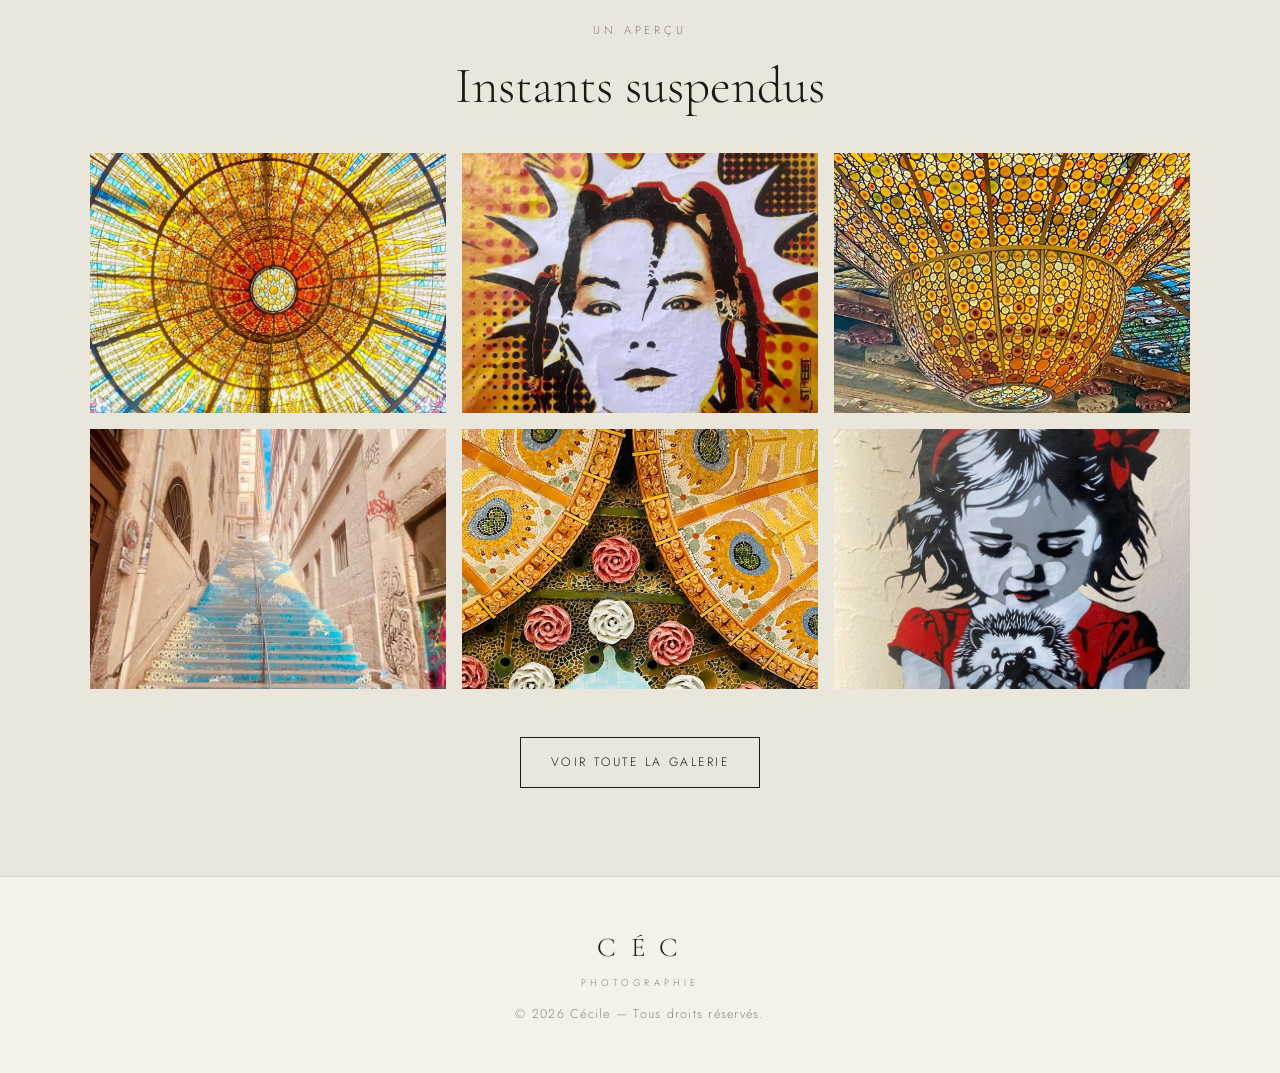
==== commit a5e7008e: "Miniatures pour des grilles rapides, aperçu de partage (Open Graph), page 404 élégante" ====
--- a/index.html
+++ b/index.html
@@ -5,6 +5,12 @@
   <meta name="viewport" content="width=device-width, initial-scale=1.0" />
   <title>CÉC Photographie — Cécile</title>
   <meta name="description" content="Portfolio photographique de Cécile — patrimoine Art nouveau, vitraux, art urbain." />
+  <meta property="og:type" content="website" />
+  <meta property="og:title" content="CÉC Photographie — Cécile" />
+  <meta property="og:description" content="Portfolio photographique de Cécile : la mémoire du vivant — patrimoine, art urbain, voyages." />
+  <meta property="og:image" content="https://studio-des-projets.github.io/cec-photographie/images/23_verriere_circulaire_lumineuse.jpg" />
+  <meta property="og:url" content="https://studio-des-projets.github.io/cec-photographie/" />
+  <meta name="twitter:card" content="summary_large_image" />
   <link rel="icon" href="assets/icon-512.png" />
   <link rel="apple-touch-icon" href="assets/icon-180.png" />
   <link rel="manifest" href="manifest.json" />
@@ -13,7 +19,7 @@
   <link rel="preconnect" href="https://fonts.googleapis.com" />
   <link rel="preconnect" href="https://fonts.gstatic.com" crossorigin />
   <link href="https://fonts.googleapis.com/css2?family=Cormorant+Garamond:ital,wght@0,300;0,400;0,500;1,400&family=Jost:wght@300;400;500&display=swap" rel="stylesheet" />
-  <link rel="stylesheet" href="assets/style.css?v=14" />
+  <link rel="stylesheet" href="assets/style.css?v=15" />
 </head>
 <body>
 
@@ -55,12 +61,12 @@
       <p class="kicker reveal">Un aperçu</p>
       <h2 class="reveal">Instants suspendus</h2>
       <div class="preview-grid reveal">
-        <a href="galerie.html"><img src="images/23_verriere_circulaire_lumineuse.jpg" alt="Verrière circulaire" loading="lazy"></a>
-        <a href="galerie.html"><img src="images/05_portrait_street_art_femme.jpg" alt="Portrait street art" loading="lazy"></a>
-        <a href="galerie.html"><img src="images/28_coupole_verriere_doree.jpg" alt="Coupole dorée" loading="lazy"></a>
-        <a href="galerie.html"><img src="images/17_escalier_bleu_lumineux.jpg" alt="Escalier bleu" loading="lazy"></a>
-        <a href="galerie.html"><img src="images/30_mosaique_fleurs_roses.jpg" alt="Mosaïque, fleurs roses" loading="lazy"></a>
-        <a href="galerie.html"><img src="images/39_street_art_enfant_rouge.jpg" alt="L'enfant en rouge" loading="lazy"></a>
+        <a href="galerie.html"><img src="thumbs/23_verriere_circulaire_lumineuse.jpg" alt="Verrière circulaire" loading="lazy"></a>
+        <a href="galerie.html"><img src="thumbs/05_portrait_street_art_femme.jpg" alt="Portrait street art" loading="lazy"></a>
+        <a href="galerie.html"><img src="thumbs/28_coupole_verriere_doree.jpg" alt="Coupole dorée" loading="lazy"></a>
+        <a href="galerie.html"><img src="thumbs/17_escalier_bleu_lumineux.jpg" alt="Escalier bleu" loading="lazy"></a>
+        <a href="galerie.html"><img src="thumbs/30_mosaique_fleurs_roses.jpg" alt="Mosaïque, fleurs roses" loading="lazy"></a>
+        <a href="galerie.html"><img src="thumbs/39_street_art_enfant_rouge.jpg" alt="L'enfant en rouge" loading="lazy"></a>
       </div>
       <a class="btn reveal" href="galerie.html">Voir toute la galerie</a>
     </section>
@@ -72,6 +78,6 @@
     <p>© <span id="year"></span> Cécile — Tous droits réservés.</p>
   </footer>
 
-  <script src="assets/script.js?v=14"></script>
+  <script src="assets/script.js?v=15"></script>
 </body>
 </html>
